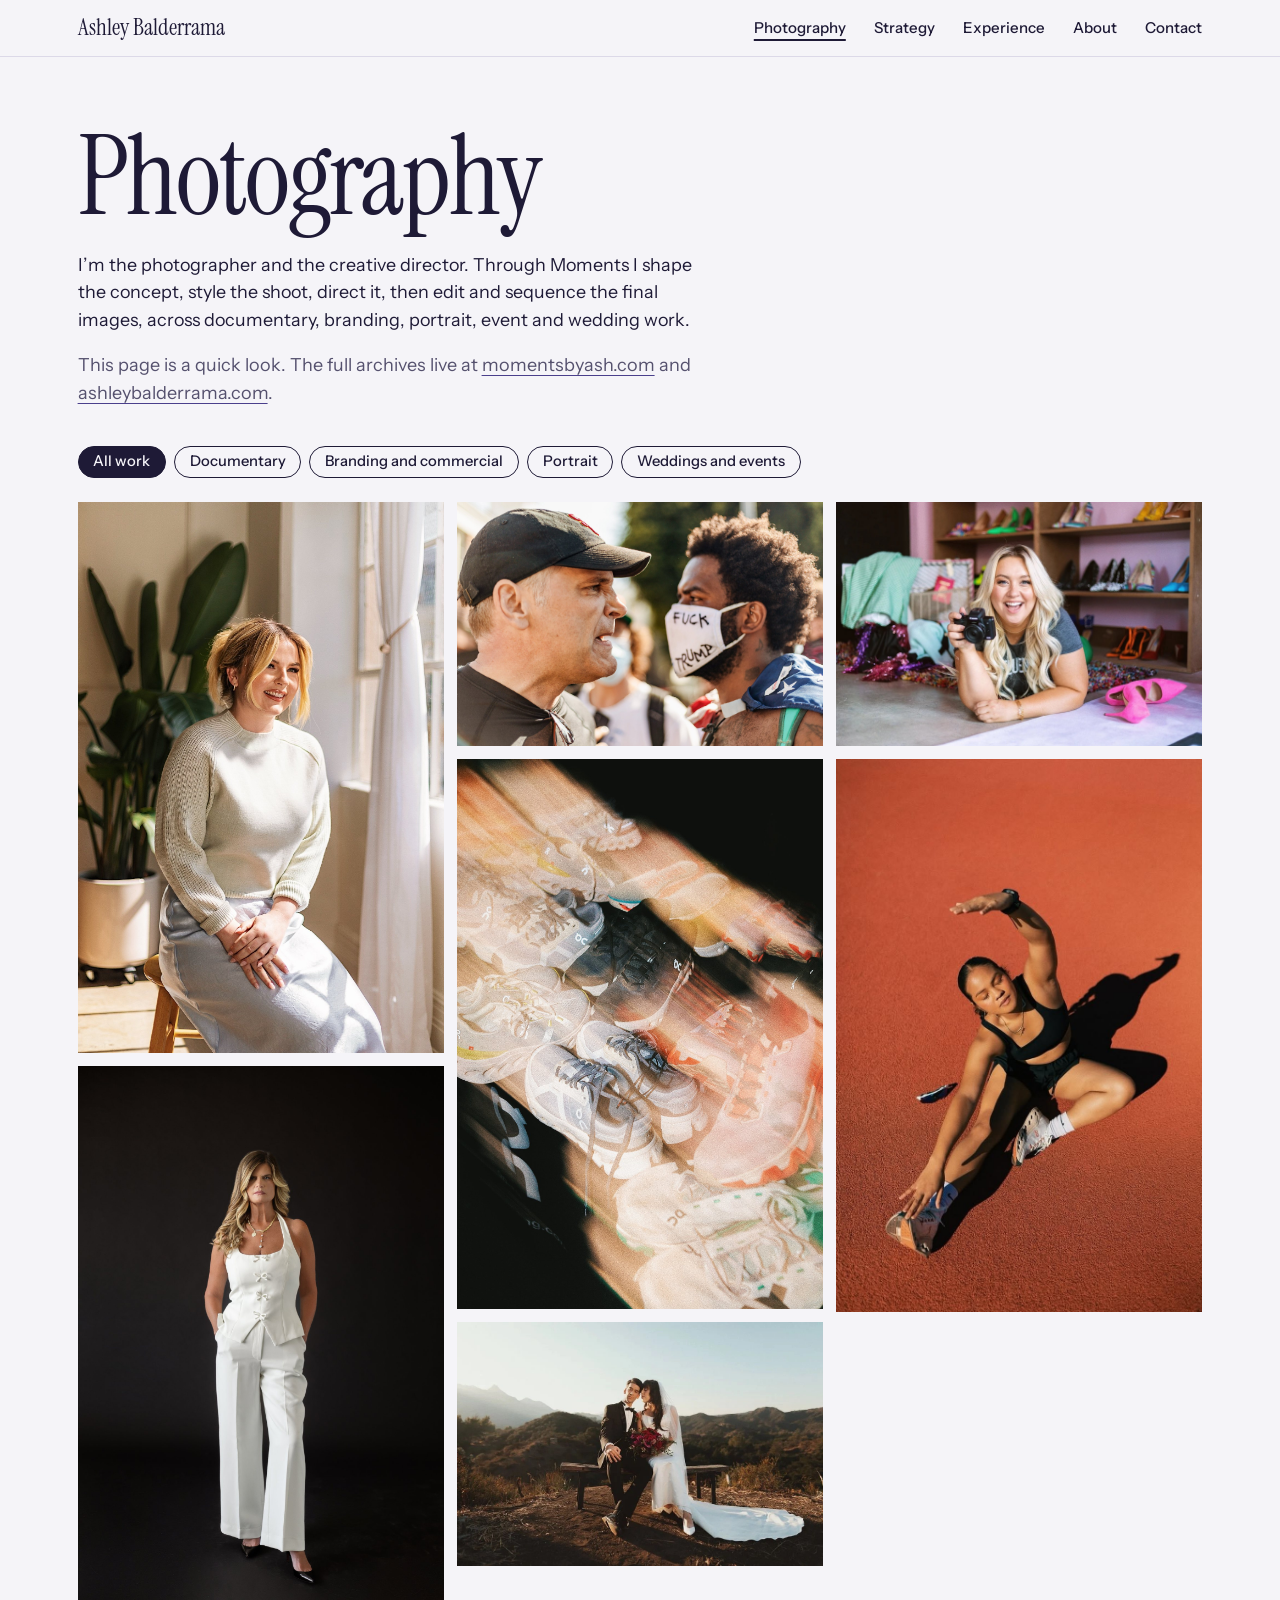
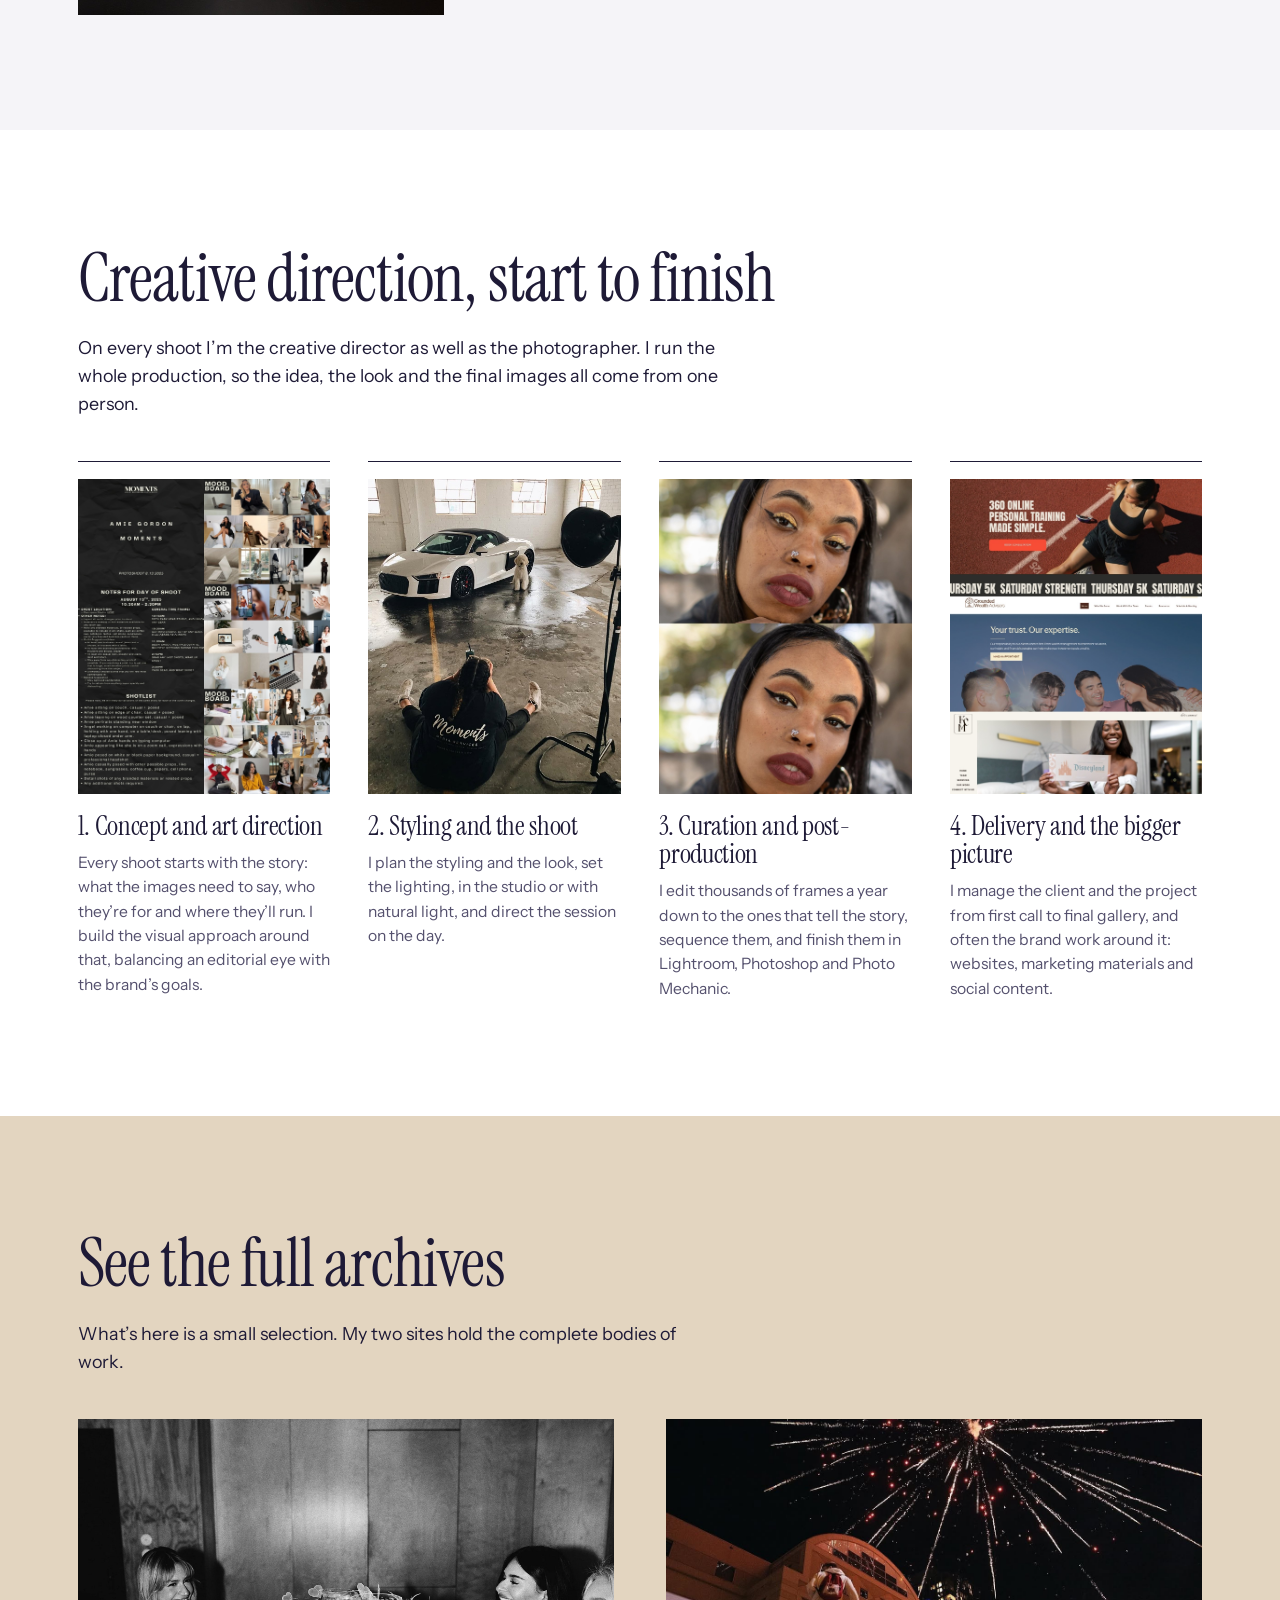
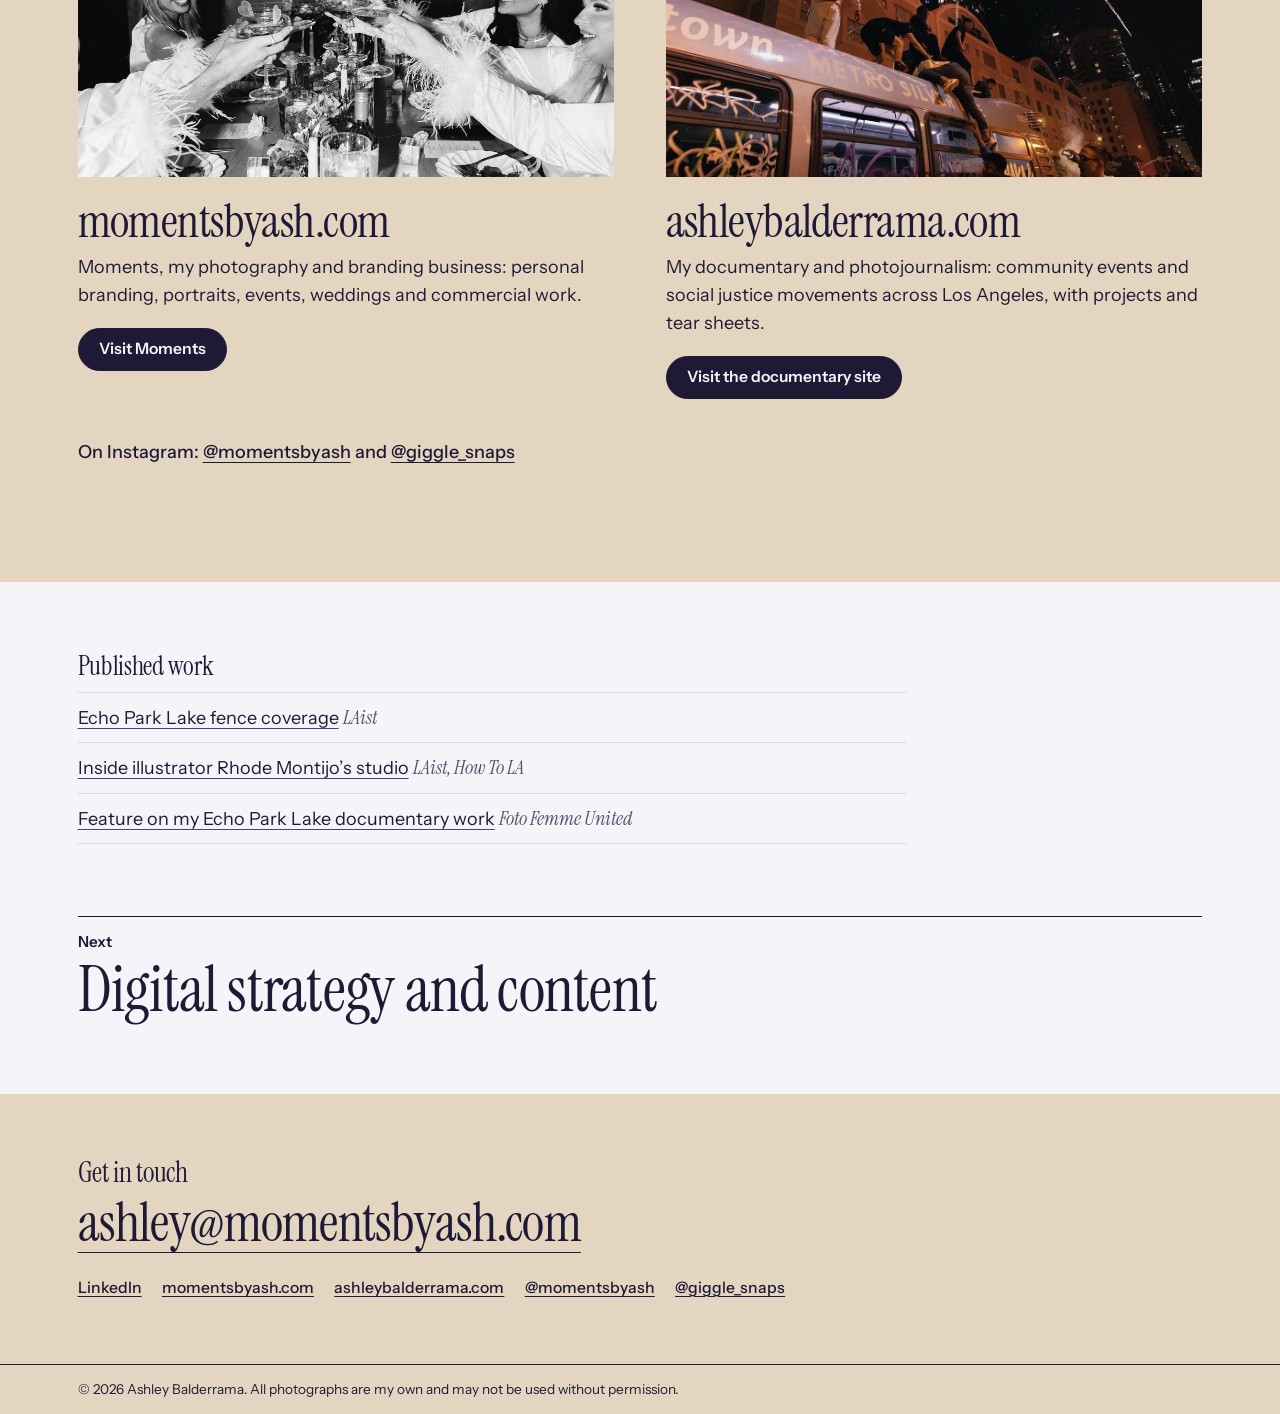
==== photography.html @ 55abee5f "Add files via upload" ====
<!doctype html>
<html lang="en">
<head>
<meta charset="utf-8">
<meta name="viewport" content="width=device-width, initial-scale=1">
<title>Photography | Ashley Balderrama</title>
<meta name="description" content="Documentary, branding and commercial, portrait, and wedding and event photography by Ashley Balderrama, Los Angeles.">
<meta property="og:title" content="Photography | Ashley Balderrama">
<meta property="og:description" content="Documentary, branding and commercial, portrait, and wedding and event photography by Ashley Balderrama, Los Angeles.">
<meta property="og:type" content="website">
<meta property="og:url" content="https://ashleybalderrama.github.io/photography.html">
<!-- The image that shows when the link is texted or shared. Replace images/share.jpg (1200 x 630) to change it. -->
<meta property="og:image" content="https://ashleybalderrama.github.io/images/share.jpg">
<meta property="og:image:width" content="2400">
<meta property="og:image:height" content="1260">
<meta property="og:image:alt" content="Ashley Balderrama, portfolio at a glance: photography, branding and digital strategy, all in one place.">
<meta name="twitter:card" content="summary_large_image">
<link rel="icon" href="data:image/svg+xml,%3Csvg xmlns='http://www.w3.org/2000/svg' viewBox='0 0 64 64'%3E%3Crect width='64' height='64' fill='%23E3D5C0'/%3E%3Ctext x='32' y='44' font-family='Georgia,serif' font-size='32' text-anchor='middle' fill='%231E1A36'%3EAB%3C/text%3E%3C/svg%3E">
<link rel="preload" href="fonts/instrument-serif.woff2" as="font" type="font/woff2" crossorigin>
<link rel="stylesheet" href="site.css">
</head>

<body>
<div class="guide-bar guide-only">Guide mode is on: every frame shows the file it uses and what belongs there. <a href="photography.html">Turn it off</a></div>

<header class="top">
  <div class="wrap">
    <a class="brand" href="index.html" aria-label="Ashley Balderrama, home"><span class="full">Ashley Balderrama</span><span class="short">AB</span></a>
    <nav aria-label="Site">
      <a href="photography.html" aria-current="page">Photography</a>
      <a href="strategy.html">Strategy</a>
      <a class="nav-wide" href="index.html#experience">Experience</a>
      <a href="index.html#about">About</a>
      <a href="#contact">Contact</a>
    </nav>
  </div>
</header>

<main id="top">

<!-- ======================= PHOTOGRAPHY ======================= -->
<section class="page" id="photography">
  <div class="wrap">
    <h1>Photography</h1>
    <p class="intro">I’m the photographer and the creative director. Through Moments I shape the concept, style the shoot, direct it, then edit and sequence the final images, across documentary, branding, portrait, event and wedding work.</p>
    <p class="glance">This page is a quick look. The full archives live at <a href="https://www.momentsbyash.com">momentsbyash.com</a> and <a href="https://www.ashleybalderrama.com">ashleybalderrama.com</a>.</p>

    <div class="filters" role="group" aria-label="Filter photographs">
      <button type="button" data-filter="all" aria-pressed="true">All work</button>
      <button type="button" data-filter="documentary" aria-pressed="false">Documentary</button>
      <button type="button" data-filter="branding" aria-pressed="false">Branding and commercial</button>
      <button type="button" data-filter="portrait" aria-pressed="false">Portrait</button>
      <button type="button" data-filter="events" aria-pressed="false">Weddings and events</button>
    </div>

    <!-- The photographs are listed in the GALLERY block in content.js. -->
    <div class="gallery" id="gallery" data-zoomgroup></div>
    <p class="guide-tip guide-only">To add a photo, upload it to the images folder with the next number in its category (doc-06.jpg, brand-08.jpg, portrait-04.jpg, event-03.jpg, and so on). It appears on its own.</p>
  </div>
</section>

<!-- ======================= CREATIVE DIRECTION ======================= -->
<section class="band process" id="creative-direction">
  <div class="wrap">
    <h2>Creative direction, start to finish</h2>
    <p class="intro">On every shoot I’m the creative director as well as the photographer. I run the whole production, so the idea, the look and the final images all come from one person.</p>
    <ol class="steps" data-zoomgroup>
      <li>
        <button type="button" class="slot zoom" data-file="process-01.jpg" data-alt="Concept and art direction for a shoot" data-caption="Concept and art direction."
          data-brief="A moodboard, shot list or concept notes for a shoot. Vertical 4:5."></button>
        <h3>Concept and art direction</h3>
        <p>Every shoot starts with the story: what the images need to say, who they’re for and where they’ll run. I build the visual approach around that, balancing an editorial eye with the brand’s goals.</p>
      </li>
      <li>
        <button type="button" class="slot zoom" data-file="process-02.jpg" data-alt="Behind the scenes on a shoot" data-caption="Behind the scenes."
          data-brief="Behind the scenes: you directing, styling or lighting on set. Vertical 4:5."></button>
        <h3>Styling and the shoot</h3>
        <p>I plan the styling and the look, set the lighting, in the studio or with natural light, and direct the session on the day.</p>
      </li>
      <li>
        <button type="button" class="slot zoom" data-file="process-03.jpg" data-alt="Editing and sequencing photographs" data-caption="Curation and post-production."
          data-brief="A contact sheet or editing screen, or a before and after of a retouch. Vertical 4:5."></button>
        <h3>Curation and post-production</h3>
        <p>I edit thousands of frames a year down to the ones that tell the story, sequence them, and finish them in Lightroom, Photoshop and Photo Mechanic.</p>
      </li>
      <li>
        <button type="button" class="slot zoom" data-file="process-04.jpg" data-alt="Three client websites using Ashley’s photographs" data-caption="The final images in use."
          data-brief="The final images in use: a client website, a feed, a print piece or a tear sheet. Vertical 4:5."></button>
        <h3>Delivery and the bigger picture</h3>
        <p>I manage the client and the project from first call to final gallery, and often the brand work around it: websites, marketing materials and social content.</p>
      </li>
    </ol>
  </div>
</section>

<!-- ======================= FULL ARCHIVES ======================= -->
<section class="band archives" id="archives">
  <div class="wrap">
    <h2>See the full archives</h2>
    <p class="intro">What’s here is a small selection. My two sites hold the complete bodies of work.</p>
    <div class="site-cards">
      <a class="site-card" href="https://www.momentsbyash.com">
        <span class="slot" data-file="site-moments.jpg" data-remote="images/event-01.jpg" data-alt="Photograph from Moments by Ash"
          data-brief="One image that sums up Moments: branding, portrait or wedding. Horizontal 3:2."></span>
        <h3>momentsbyash.com</h3>
        <p>Moments, my photography and branding business: personal branding, portraits, events, weddings and commercial work.</p>
        <span class="btn btn-solid">Visit Moments</span>
      </a>
      <a class="site-card" href="https://www.ashleybalderrama.com">
        <span class="slot" data-file="site-documentary.jpg" data-remote="images/hero-documentary.jpg" data-alt="Documentary photograph by Ashley Balderrama"
          data-brief="One image that sums up your documentary work. Horizontal 3:2."></span>
        <h3>ashleybalderrama.com</h3>
        <p>My documentary and photojournalism: community events and social justice movements across Los Angeles, with projects and tear sheets.</p>
        <span class="btn btn-solid">Visit the documentary site</span>
      </a>
    </div>
    <p class="insta">On Instagram: <a href="https://www.instagram.com/momentsbyash/">@momentsbyash</a> and <a href="https://www.instagram.com/giggle_snaps/">@giggle_snaps</a></p>
  </div>
</section>

<!-- ======================= PUBLISHED + NEXT ======================= -->
<section class="next">
  <div class="wrap">
    <div class="published">
      <h2>Published work</h2>
      <ul class="plain">
        <li><a href="https://laist.com/news/echo-park-fences-go-back-up-after-people-tore-them-down-sunday-night">Echo Park Lake fence coverage</a> <span class="credit">LAist</span></li>
        <li><a href="https://laist.com/brief/news/how-to-la/its-always-spooky-season-for-this-la-author-and-other-headlines">Inside illustrator Rhode Montijo’s studio</a> <span class="credit">LAist, How To LA</span></li>
        <li><a href="https://www.fotofemmeunited.com/article/373-ashley-balderrama">Feature on my Echo Park Lake documentary work</a> <span class="credit">Foto Femme United</span></li>
      </ul>
    </div>
    <a class="next-link" href="strategy.html"><small>Next</small><span>Digital strategy and content</span></a>
  </div>
</section>

<!-- ======================= CONTACT ======================= -->
<section class="band contact" id="contact">
  <div class="wrap">
    <h2>Get in touch</h2>
    <a class="mail" href="mailto:ashley@momentsbyash.com">ashley@momentsbyash.com</a>
    <p class="links">
      <a href="https://www.linkedin.com/in/ashley-balderrama/">LinkedIn</a>
      <a href="https://www.momentsbyash.com">momentsbyash.com</a>
      <a href="https://www.ashleybalderrama.com">ashleybalderrama.com</a>
      <a href="https://www.instagram.com/momentsbyash/">@momentsbyash</a>
      <a href="https://www.instagram.com/giggle_snaps/">@giggle_snaps</a>
    </p>
  </div>
</section>

</main>

<footer class="colophon">
  <div class="wrap">© 2026 Ashley Balderrama. All photographs are my own and may not be used without permission.</div>
</footer>

<dialog class="lightbox" id="lightbox" aria-label="Image">
  <img alt="">
  <div class="lb-foot">
    <p></p>
    <div class="lb-btns">
      <button type="button" data-step="-1">Previous</button>
      <button type="button" data-step="1">Next</button>
      <button type="button" data-close>Close</button>
    </div>
  </div>
</dialog>

<script src="content.js"></script>
<script src="site.js"></script>
</body>
</html>
---- site.css ----
/* Ashley Balderrama portfolio: shared styles for every page. */
@font-face{font-family:"Instrument Serif";font-style:normal;font-weight:400;font-display:swap;src:url("fonts/instrument-serif.woff2") format("woff2")}
@font-face{font-family:"Instrument Serif";font-style:italic;font-weight:400;font-display:swap;src:url("fonts/instrument-serif-italic.woff2") format("woff2")}
@font-face{font-family:"Instrument Sans";font-style:normal;font-weight:400 700;font-display:swap;src:url("fonts/instrument-sans.woff2") format("woff2")}

:root{
  --paper:#F5F4F8;
  --white:#FFFFFF;
  --ink:#1E1A36;
  --ink-soft:#55516E;
  --indigo:#4A3F8C;
  --mist:#DCD9E8;
  --accent:#E3D5C0;   /* the one color to change if you want a different accent */
  --display:"Instrument Serif","Iowan Old Style","Palatino Linotype",Georgia,serif;
  --text:"Instrument Sans","Helvetica Neue",Arial,sans-serif;
  --gutter:clamp(20px,4.5vw,64px);
  --gap:clamp(8px,1vw,14px);
}
*,*::before,*::after{box-sizing:border-box}
html{-webkit-text-size-adjust:100%}
@media (prefers-reduced-motion:no-preference){html{scroll-behavior:smooth}}
body{margin:0;background:var(--paper);color:var(--ink);font-family:var(--text);
     font-size:clamp(1rem,.3vw + .95rem,1.125rem);line-height:1.55}
img{display:block;max-width:100%}
h1,h2,h3,h4{font-family:var(--display);font-weight:400;line-height:1;margin:0;letter-spacing:-.012em}
p{margin:0 0 1em}
a{color:inherit;text-decoration-color:var(--indigo);text-decoration-thickness:1px;text-underline-offset:.2em}
a:hover{text-decoration-thickness:2px}
:focus-visible{outline:2px solid var(--indigo);outline-offset:3px}
[hidden]{display:none !important}
.wrap{max-width:1240px;margin-inline:auto;padding-inline:var(--gutter)}
.measure{max-width:38em}
section[id]{scroll-margin-top:68px}

/* top bar */
.top{position:sticky;top:0;z-index:20;background:rgba(245,244,248,.94);backdrop-filter:blur(8px);border-bottom:1px solid var(--mist)}
.top .wrap{display:flex;align-items:center;justify-content:space-between;gap:20px;min-height:56px}
.brand{font-family:var(--display);font-size:1.45rem;line-height:1;text-decoration:none;white-space:nowrap}
.top nav{display:flex;gap:clamp(14px,2.2vw,30px)}
.top nav a{font-size:.94rem;font-weight:500;text-decoration:none;white-space:nowrap;padding-block:6px}
.top nav a:hover{text-decoration:underline;text-decoration-thickness:1px}
.top nav a[aria-current="page"]{text-decoration:underline;text-decoration-thickness:1.5px;text-underline-offset:.4em}
.brand .short{display:none}

/* buttons */
.btn{display:inline-block;font-weight:600;font-size:.98rem;text-decoration:none;
     padding:.7em 1.3em;border-radius:999px;border:1.5px solid var(--ink);line-height:1.2}
.btn-solid{background:var(--ink);color:var(--paper)}
.btn-solid:hover{background:var(--indigo);border-color:var(--indigo)}
.btn-line:hover{background:var(--ink);color:var(--paper)}

/* image slots */
.slot{position:relative;display:block;overflow:hidden;margin:0;padding:0;border:0;background:var(--mist);
      color:var(--ink);font:inherit;text-align:left}
.slot > img{position:absolute;inset:0;width:100%;height:100%;object-fit:cover}
.slot.is-empty{display:none}
.zoom.is-filled{cursor:zoom-in}
.slot-note{display:none;position:absolute;inset:0;padding:10px 12px;overflow:hidden;font-size:.8rem;line-height:1.35}
.slot-note b{display:block;font-weight:700;margin-bottom:.3em;word-break:break-all}
body.guide .slot.is-empty{display:block;outline:1.5px dashed #A9A4C4;outline-offset:-1.5px}
body.guide .slot .slot-note{display:block}
body.guide .slot.is-filled .slot-note{inset:0 0 auto 0;background:rgba(30,26,54,.84);color:#fff}
body.guide .slot.is-filled .slot-note b{margin-bottom:0}
.guide-only{display:none}
body.guide .guide-only{display:block}
.guide-bar{background:var(--ink);color:var(--paper);font-size:.92rem;padding:10px var(--gutter)}
.guide-bar a{color:var(--paper);text-decoration-color:var(--paper)}
.guide-tip{font-size:.92rem;color:var(--ink-soft);margin-top:1em}

/* hero */
.hero-text{padding-block:clamp(32px,5vw,72px) clamp(28px,4vw,56px)}
.hero h1{font-size:clamp(3rem,8.6vw,7.75rem);line-height:.9;letter-spacing:-.02em;margin-bottom:clamp(16px,2.2vw,28px)}
.lede{font-family:var(--display);font-size:clamp(1.6rem,2.9vw,2.6rem);line-height:1.12;max-width:22em;margin-bottom:.6em}
.open{color:var(--ink-soft);max-width:36em;margin-bottom:1.5em}
.actions{display:flex;flex-wrap:wrap;gap:12px}
.hero-band{background:linear-gradient(var(--paper) 0,var(--paper) clamp(80px,13vw,190px),var(--accent) clamp(80px,13vw,190px));
           padding-bottom:clamp(28px,4vw,56px)}
.hero-frames{display:flex;flex-wrap:wrap;gap:clamp(10px,1.6vw,22px);align-items:flex-start}
.hero-frame{flex:var(--r) 1 0;min-width:0;text-decoration:none;display:block}
.hero-frame:nth-child(2){margin-top:clamp(14px,3vw,44px)}
.hero-frame:nth-child(3){margin-top:clamp(6px,1.4vw,20px)}
.hero-frame .slot{aspect-ratio:var(--r)}
.hero-frame > span{display:block;font-weight:600;font-size:clamp(.9rem,1.2vw,1.05rem);line-height:1.25;padding-top:.7em}
.hero-frame:hover > span{text-decoration:underline;text-decoration-thickness:1px}

/* roles */
.roles{background:var(--white);padding-block:clamp(56px,8vw,112px)}
.roles ul{list-style:none;margin:0;padding:0;display:grid;grid-template-columns:repeat(3,minmax(0,1fr));gap:clamp(20px,4vw,56px)}
.roles li{font-family:var(--display);font-size:clamp(1.5rem,2.5vw,2.2rem);line-height:1.1;letter-spacing:-.01em;
          border-top:1px solid var(--ink);padding-top:.6em}

/* section rhythm */
.band{padding-block:clamp(64px,9vw,128px)}
.band h2{font-size:clamp(2.8rem,7vw,5.6rem);line-height:.95;margin-bottom:.35em}
.intro{font-size:clamp(1.08rem,1.4vw,1.25rem);max-width:36em}

/* gallery */
.filters{display:flex;flex-wrap:wrap;gap:8px;margin:clamp(24px,3vw,40px) 0 clamp(16px,2vw,24px)}
.filters button{font:inherit;font-size:.92rem;font-weight:500;color:var(--ink);background:transparent;
                border:1.5px solid var(--ink);border-radius:999px;padding:.42em 1em;cursor:pointer;line-height:1.2}
.filters button:hover{background:var(--mist)}
.filters button[aria-pressed="true"],.filters button[aria-pressed="true"]:hover{background:var(--ink);color:var(--paper)}
.gallery{column-count:3;column-gap:var(--gap)}
.frame{width:100%;margin:0 0 var(--gap);break-inside:avoid}
.frame > img{position:static;height:auto}
body.guide .frame.is-empty{aspect-ratio:4/5}
.after-gallery{display:grid;grid-template-columns:minmax(0,1fr) minmax(0,1fr);gap:clamp(24px,5vw,72px);margin-top:clamp(36px,5vw,64px)}
.after-gallery h3,.two-up h3,.cols-3 h3{font-size:clamp(1.5rem,2vw,1.8rem);margin-bottom:.5em}
.plain{list-style:none;margin:0;padding:0}
.plain li{padding-block:.5em;border-top:1px solid var(--mist)}
.plain li:last-child{border-bottom:1px solid var(--mist)}
.credit{font-family:var(--display);font-style:italic;font-size:1.12em;color:var(--ink-soft)}

/* lightbox */
dialog.lightbox{border:0;padding:0;background:var(--ink);color:var(--paper);max-width:min(96vw,1400px);max-height:94vh;width:max-content}
dialog.lightbox::backdrop{background:rgba(30,26,54,.9)}
.lightbox img{max-width:min(96vw,1400px);max-height:80vh;width:auto;height:auto;margin-inline:auto}
.lb-foot{display:flex;align-items:center;justify-content:space-between;gap:16px;padding:10px 14px}
.lb-foot p{margin:0;font-family:var(--display);font-style:italic;font-size:1.15rem;line-height:1.25}
.lb-btns{display:flex;gap:8px;flex-shrink:0;margin-left:auto}
.lb-btns button{font:inherit;font-size:.88rem;font-weight:600;color:var(--paper);background:transparent;
                border:1.5px solid var(--paper);border-radius:999px;padding:.4em .95em;cursor:pointer}
.lb-btns button:hover{background:var(--paper);color:var(--ink)}
dialog.lightbox :focus-visible{outline-color:var(--accent)}

/* specialty portfolios */
.decks{background:var(--accent)}
.decks :focus-visible{outline-color:var(--ink)}
.deck-list{list-style:none;margin:clamp(24px,3vw,40px) 0 0;padding:0;display:grid;grid-template-columns:repeat(auto-fit,minmax(min(100%,260px),1fr));gap:clamp(20px,4vw,56px)}
.deck-list a,.deck-list .deck-todo{display:block;text-decoration:none;border-top:1px solid var(--ink);padding-top:.7em}
.deck-title{display:block;font-family:var(--display);font-size:clamp(2rem,4.2vw,3.5rem);line-height:1;letter-spacing:-.012em}
.deck-go{display:block;margin-top:.6em;font-size:.95rem;font-weight:500;text-decoration:underline;text-decoration-thickness:1px;text-underline-offset:.2em;text-decoration-color:var(--ink)}
.deck-list a:hover .deck-go{text-decoration-thickness:2px}

/* strategy */
.strategy{background:var(--white)}
.group{margin-top:clamp(40px,6vw,72px)}
.group-title{font-family:var(--text);font-weight:600;font-size:1.02rem;letter-spacing:0;line-height:1.3}
.group-note{color:var(--ink-soft);max-width:40em;margin:.3em 0 0;font-size:.98rem}
.cases{margin-top:clamp(12px,1.6vw,20px);border-bottom:1px solid var(--ink)}
.case{border-top:1px solid var(--ink)}
.case summary{display:grid;grid-template-columns:minmax(0,5fr) minmax(0,6fr) 60px 28px;column-gap:clamp(12px,2.5vw,32px);
              align-items:center;padding-block:clamp(12px,1.5vw,18px);cursor:pointer;list-style:none}
.case summary::-webkit-details-marker{display:none}
.case-name{font-family:var(--display);font-size:clamp(1.7rem,3.2vw,2.7rem);line-height:1.02;letter-spacing:-.012em}
.case summary:hover .case-name{text-decoration:underline;text-decoration-thickness:1px;text-underline-offset:.12em}
.case-kind{color:var(--ink-soft);font-size:.97rem;line-height:1.4}
.case-thumb{grid-column:3;width:60px;aspect-ratio:1;border-radius:50%}
.case-toggle{grid-column:4;position:relative;width:28px;height:28px;justify-self:end}
.case-toggle::before,.case-toggle::after{content:"";position:absolute;left:50%;top:50%;width:18px;height:1.5px;background:var(--ink);transform:translate(-50%,-50%)}
.case-toggle::after{transform:translate(-50%,-50%) rotate(90deg)}
@media (prefers-reduced-motion:no-preference){.case-toggle::after{transition:transform .2s}}
details[open] > summary .case-toggle::after{transform:translate(-50%,-50%) rotate(0deg)}
details[id]{scroll-margin-top:68px}
.case-body{display:grid;grid-template-columns:minmax(0,4fr) minmax(0,8fr);gap:clamp(20px,4vw,56px);align-items:start;
           padding-block:clamp(6px,1vw,14px) clamp(28px,4vw,52px)}
.did{margin:0 0 1.1em;padding:0;list-style:none}
.did li{position:relative;padding-left:1.1em;margin-bottom:.5em}
.did li::before{content:"";position:absolute;left:0;top:.62em;width:.4em;height:.4em;border-radius:50%;background:var(--indigo)}
.links{font-size:.96rem;font-weight:500;display:flex;flex-wrap:wrap;gap:.3em 1.3em;margin:0}
.case-media{display:flex;flex-wrap:wrap;gap:var(--gap);align-items:flex-start}
.case-media .slot{flex:var(--r,1) 1 0;aspect-ratio:var(--r,1);min-width:0}
.case-media.lead .slot:first-child{flex-basis:100%}
.also{margin:clamp(18px,2.4vw,28px) 0 0;color:var(--ink-soft);font-size:.97rem;max-width:62em}
.also b{color:var(--ink);font-weight:600}

/* sub-pages */
.page{padding-block:clamp(36px,5.5vw,80px) clamp(64px,9vw,128px)}
.page h1{font-size:clamp(3rem,8.6vw,7.75rem);line-height:.9;letter-spacing:-.02em;margin-bottom:.22em}
.next{background:var(--paper);padding-block:clamp(40px,6vw,72px)}
.next-link{display:block;text-decoration:none;border-top:1px solid var(--ink);padding-top:.7em}
.next-link small{display:block;font-size:.95rem;font-weight:600;margin-bottom:.3em}
.next-link span{font-family:var(--display);font-size:clamp(2rem,5vw,4rem);line-height:1;letter-spacing:-.012em}
.next-link:hover span{text-decoration:underline;text-decoration-thickness:1px;text-underline-offset:.1em}
.published{max-width:46em;margin-bottom:clamp(40px,6vw,72px)}
.published h2{font-size:clamp(1.5rem,2vw,1.8rem);margin-bottom:.5em}

/* photography page: creative direction and archives */
.glance{color:var(--ink-soft);max-width:38em}
.process{background:var(--white)}
.process h2,.archives h2{font-size:clamp(2.3rem,5.2vw,4.2rem);line-height:.98;margin-bottom:.35em}
.steps{list-style:none;margin:clamp(24px,3.5vw,44px) 0 0;padding:0;display:grid;grid-template-columns:repeat(4,minmax(0,1fr));
       gap:clamp(20px,3vw,40px);counter-reset:step}
.steps li{border-top:1px solid var(--ink);padding-top:.9em;counter-increment:step}
.steps .slot{aspect-ratio:4/5;width:100%;margin-bottom:1em}
.steps h3{font-size:clamp(1.5rem,2.1vw,1.9rem);line-height:1.05;margin-bottom:.4em}
.steps h3::before{content:counter(step) ". "}
.steps p{color:var(--ink-soft);font-size:.98rem;margin:0}
.archives{background:var(--accent)}
.archives :focus-visible{outline-color:var(--ink)}
.archives a{text-decoration-color:var(--ink)}
.site-cards{display:grid;grid-template-columns:repeat(2,minmax(0,1fr));gap:clamp(24px,4vw,56px);margin-top:clamp(24px,3.5vw,44px)}
.site-card{display:block;text-decoration:none}
.site-card .slot{aspect-ratio:3/2}
.site-card h3{font-size:clamp(2rem,3.7vw,3.2rem);margin:.45em 0 .18em}
.site-card:hover h3{text-decoration:underline;text-decoration-thickness:1px;text-underline-offset:.1em}
.site-card p{max-width:31em;margin-bottom:1em}
.insta{margin:clamp(24px,3.5vw,40px) 0 0;font-weight:500}

/* strategy page: photography-led statement */
.edge{      background:var(--accent);padding:clamp(22px,3.2vw,40px);margin-top:clamp(24px,3.5vw,44px)}
.edge h2{font-size:clamp(1.9rem,3.4vw,2.9rem);line-height:1.02;margin-bottom:.4em}
.edge p{max-width:36em;margin:0 0 .8em}
.edge p:last-child{margin-bottom:0}

/* landing: the work */
.work-grid{display:grid;grid-template-columns:repeat(2,minmax(0,1fr));gap:clamp(28px,4.5vw,64px);margin-top:clamp(20px,3vw,36px)}
.work-main{display:block;text-decoration:none}
.strip{display:flex;gap:var(--gap);aspect-ratio:2.1}
.strip .slot{flex:var(--r,1) 1 0;height:100%;min-width:0}
.work-card h3{font-size:clamp(2.1rem,3.7vw,3.2rem);margin:.45em 0 .18em}
.work-main:hover h3{text-decoration:underline;text-decoration-thickness:1px;text-underline-offset:.1em}
.work-card p{color:var(--ink-soft);max-width:31em;margin-bottom:1em}
.client-links{font-size:.95rem;font-weight:500;display:flex;flex-wrap:wrap;gap:.25em 1.2em;margin:1.1em 0 0;padding:0;list-style:none}

/* offer */
.cols-3{display:grid;grid-template-columns:repeat(3,minmax(0,1fr));gap:clamp(24px,4vw,56px);margin-top:clamp(24px,3.5vw,44px)}

/* experience */
.experience{background:var(--white)}
.when{font-weight:600;font-variant-numeric:tabular-nums}
.where{font-family:var(--display);font-style:italic;font-size:1.2rem;color:var(--ink-soft);margin-bottom:.5em}
.two-up{display:grid;grid-template-columns:minmax(0,1fr) minmax(0,1fr);gap:clamp(24px,5vw,72px);margin-top:clamp(40px,6vw,80px)}

.jobs{margin-top:clamp(20px,3vw,36px);border-bottom:1px solid var(--ink)}
.job{border-top:1px solid var(--ink)}
.job summary{display:grid;grid-template-columns:minmax(0,3fr) minmax(0,9fr) 28px;column-gap:clamp(16px,4vw,56px);
             align-items:center;padding-block:clamp(14px,1.8vw,22px);cursor:pointer;list-style:none}
.job summary::-webkit-details-marker{display:none}
.job h3{font-size:clamp(1.6rem,2.4vw,2.1rem);line-height:1.05}
.job summary:hover h3{text-decoration:underline;text-decoration-thickness:1px;text-underline-offset:.12em}
.job .where{margin:.15em 0 0}
.job-body{display:grid;grid-template-columns:minmax(0,3fr) minmax(0,9fr) 28px;column-gap:clamp(16px,4vw,56px);padding-bottom:clamp(18px,2.4vw,28px)}
.job-body p{grid-column:2;max-width:38em;margin:0}

/* about */
.about-grid{display:grid;grid-template-columns:minmax(0,4fr) minmax(0,7fr);gap:clamp(24px,6vw,96px);align-items:start}
.about-grid .slot{aspect-ratio:2/3}

/* contact */
.contact{background:var(--accent);padding-block:clamp(36px,5vw,64px)}
.contact h2{font-size:clamp(1.5rem,2.2vw,1.9rem);line-height:1.1;margin-bottom:.2em}
.contact :focus-visible{outline-color:var(--ink)}
.contact a{text-decoration-color:var(--ink)}
.mail{display:inline-block;font-family:var(--display);letter-spacing:-.015em;font-size:clamp(1.9rem,4.4vw,3.4rem);line-height:1.05;
      overflow-wrap:anywhere;margin:0 0 .45em}
.contact .links{font-size:.98rem}
.colophon{background:var(--accent);border-top:1px solid var(--ink);font-size:.85rem;padding-block:14px}

@media (max-width:900px){
  .case-body,.about-grid,.after-gallery,.two-up,.cols-3,.work-grid{grid-template-columns:minmax(0,1fr)}
  .steps{grid-template-columns:repeat(2,minmax(0,1fr))}
  .about-grid .slot{max-width:380px}
  .gallery{column-count:2}
}
@media (max-width:700px){
  .hero-frame:first-child{flex-basis:100%}
  .hero-frame:nth-child(2){margin-top:0}
  .hero-frame:nth-child(3){margin-top:clamp(10px,3vw,20px)}
  .roles ul,.site-cards{grid-template-columns:minmax(0,1fr)}
  .job summary{grid-template-columns:minmax(0,1fr) 24px;column-gap:12px}
  .job .when{grid-column:1;grid-row:1;font-size:.92rem}
  .job-main{grid-column:1;grid-row:2}
  .job summary .case-toggle{grid-column:2;grid-row:1 / span 2;width:24px}
  .job-body{display:block}
  .case summary{grid-template-columns:minmax(0,1fr) 48px 24px;column-gap:12px}
  .case-name{grid-column:1;grid-row:1}
  .case-kind{grid-column:1;grid-row:2;margin-top:.2em}
  .case-thumb{grid-column:2;grid-row:1 / span 2;width:48px}
  .case-toggle{grid-column:3;grid-row:1 / span 2;width:24px}
  .lb-foot{flex-direction:column;align-items:flex-start}
  .lb-btns{margin-left:0}
}
@media (max-width:600px){
  .steps{grid-template-columns:minmax(0,1fr)}
  .steps .slot{max-width:300px}
  .brand .full,.nav-wide{display:none}
  .brand .short{display:inline}
  .top .wrap{gap:14px}
  .top nav{flex:1;justify-content:space-between;gap:6px}
  .top nav a{font-size:.86rem}
}
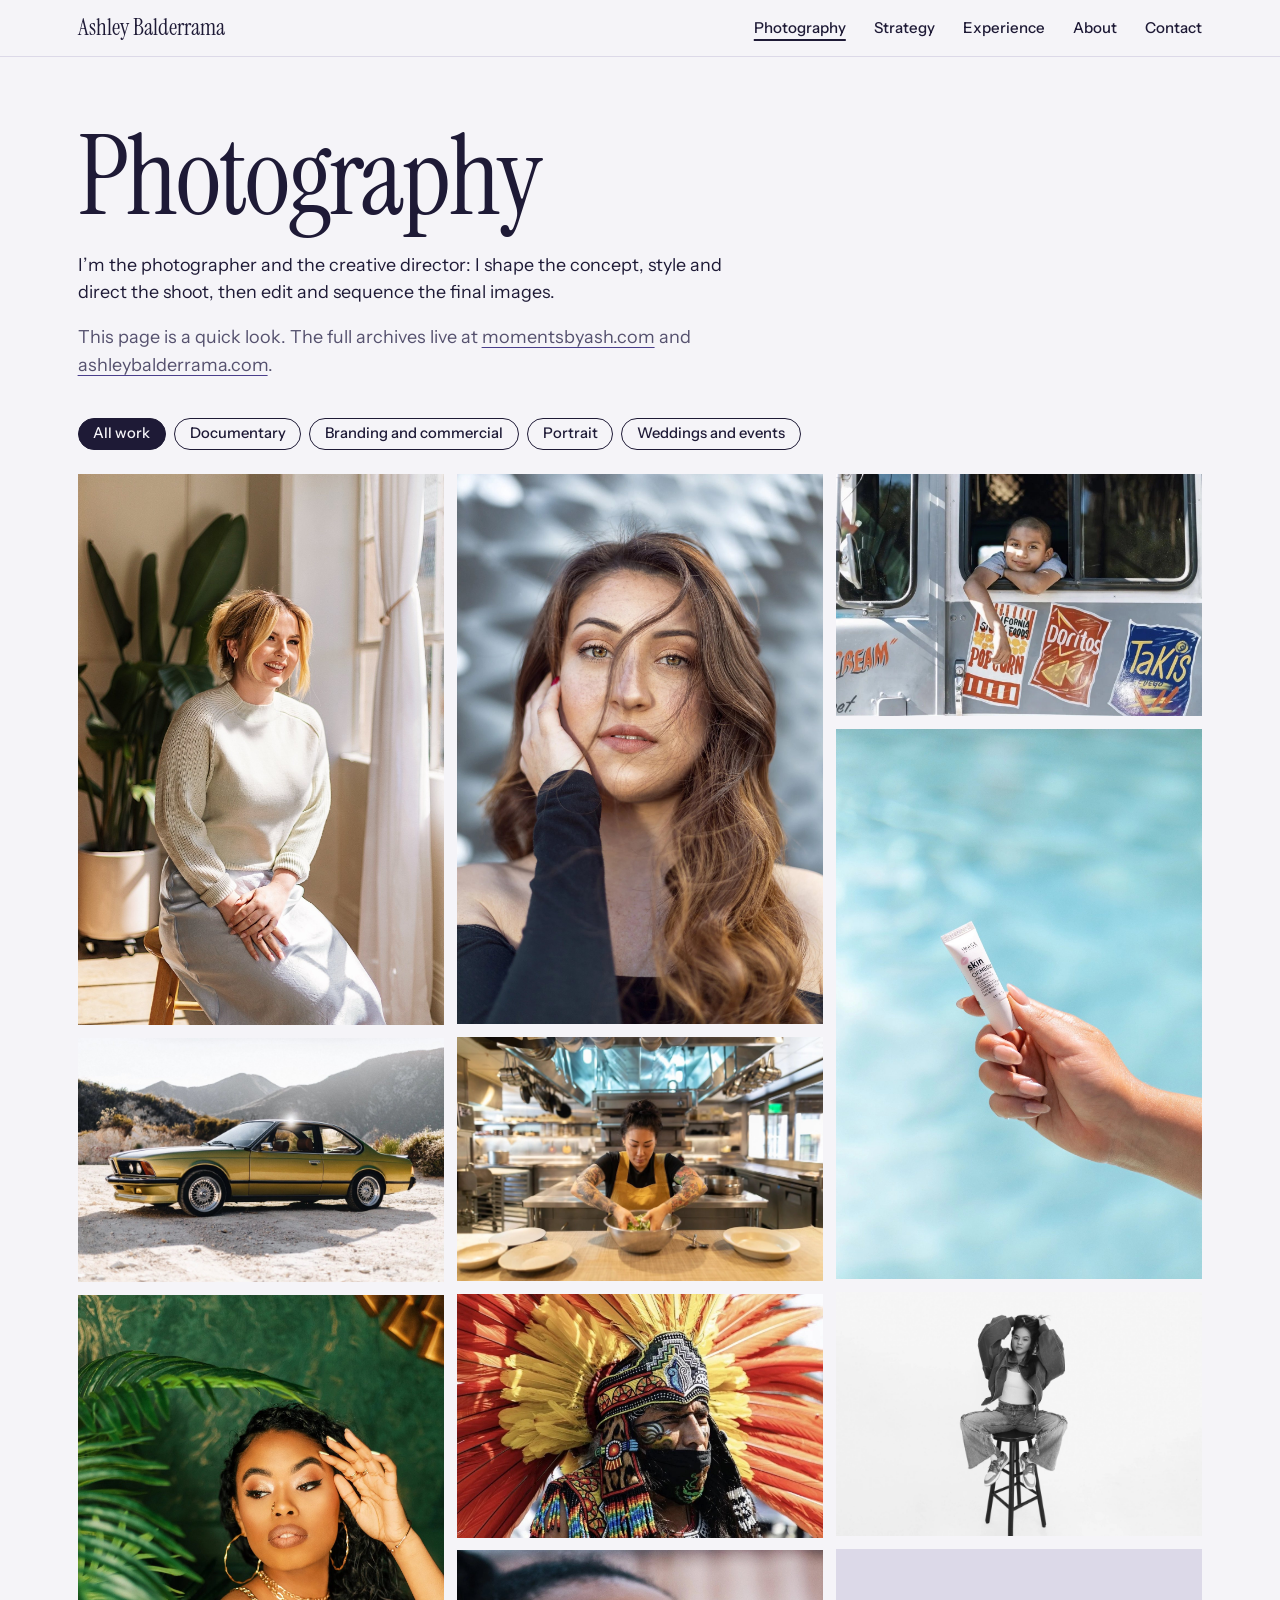
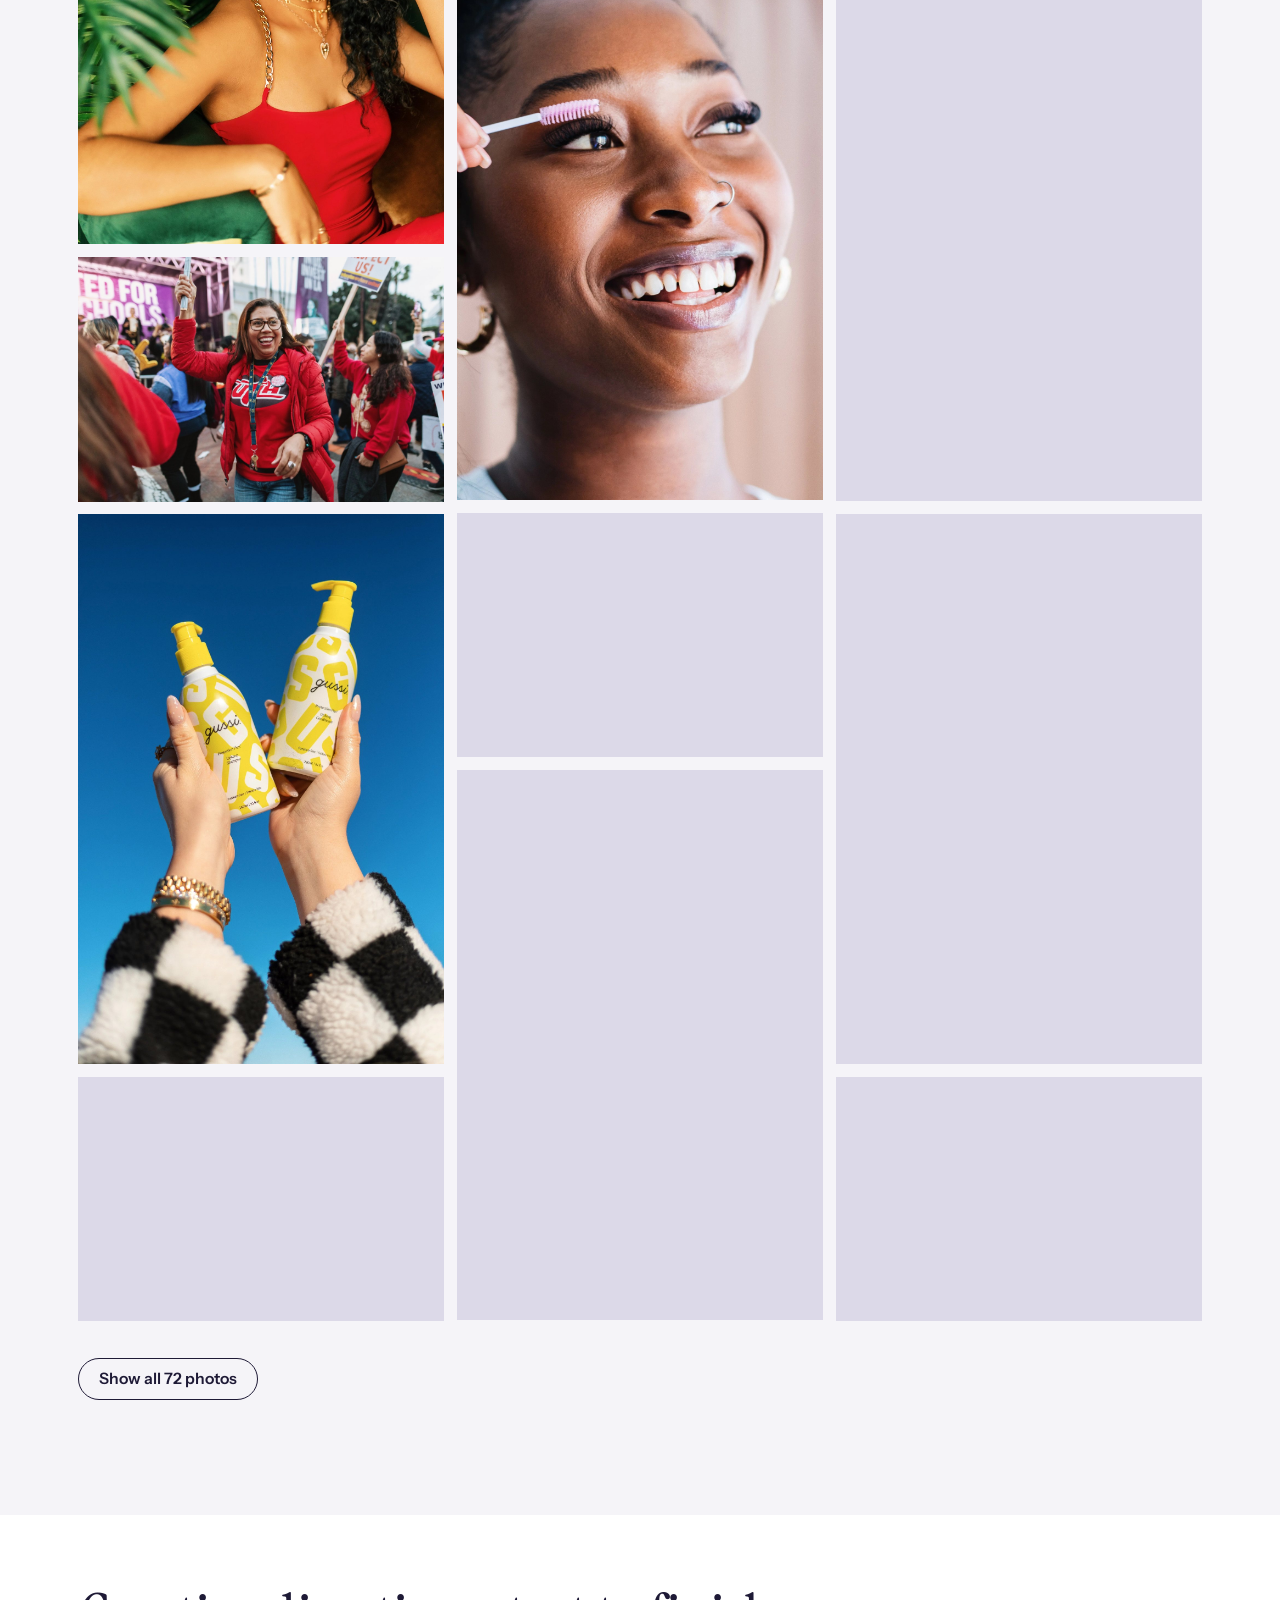
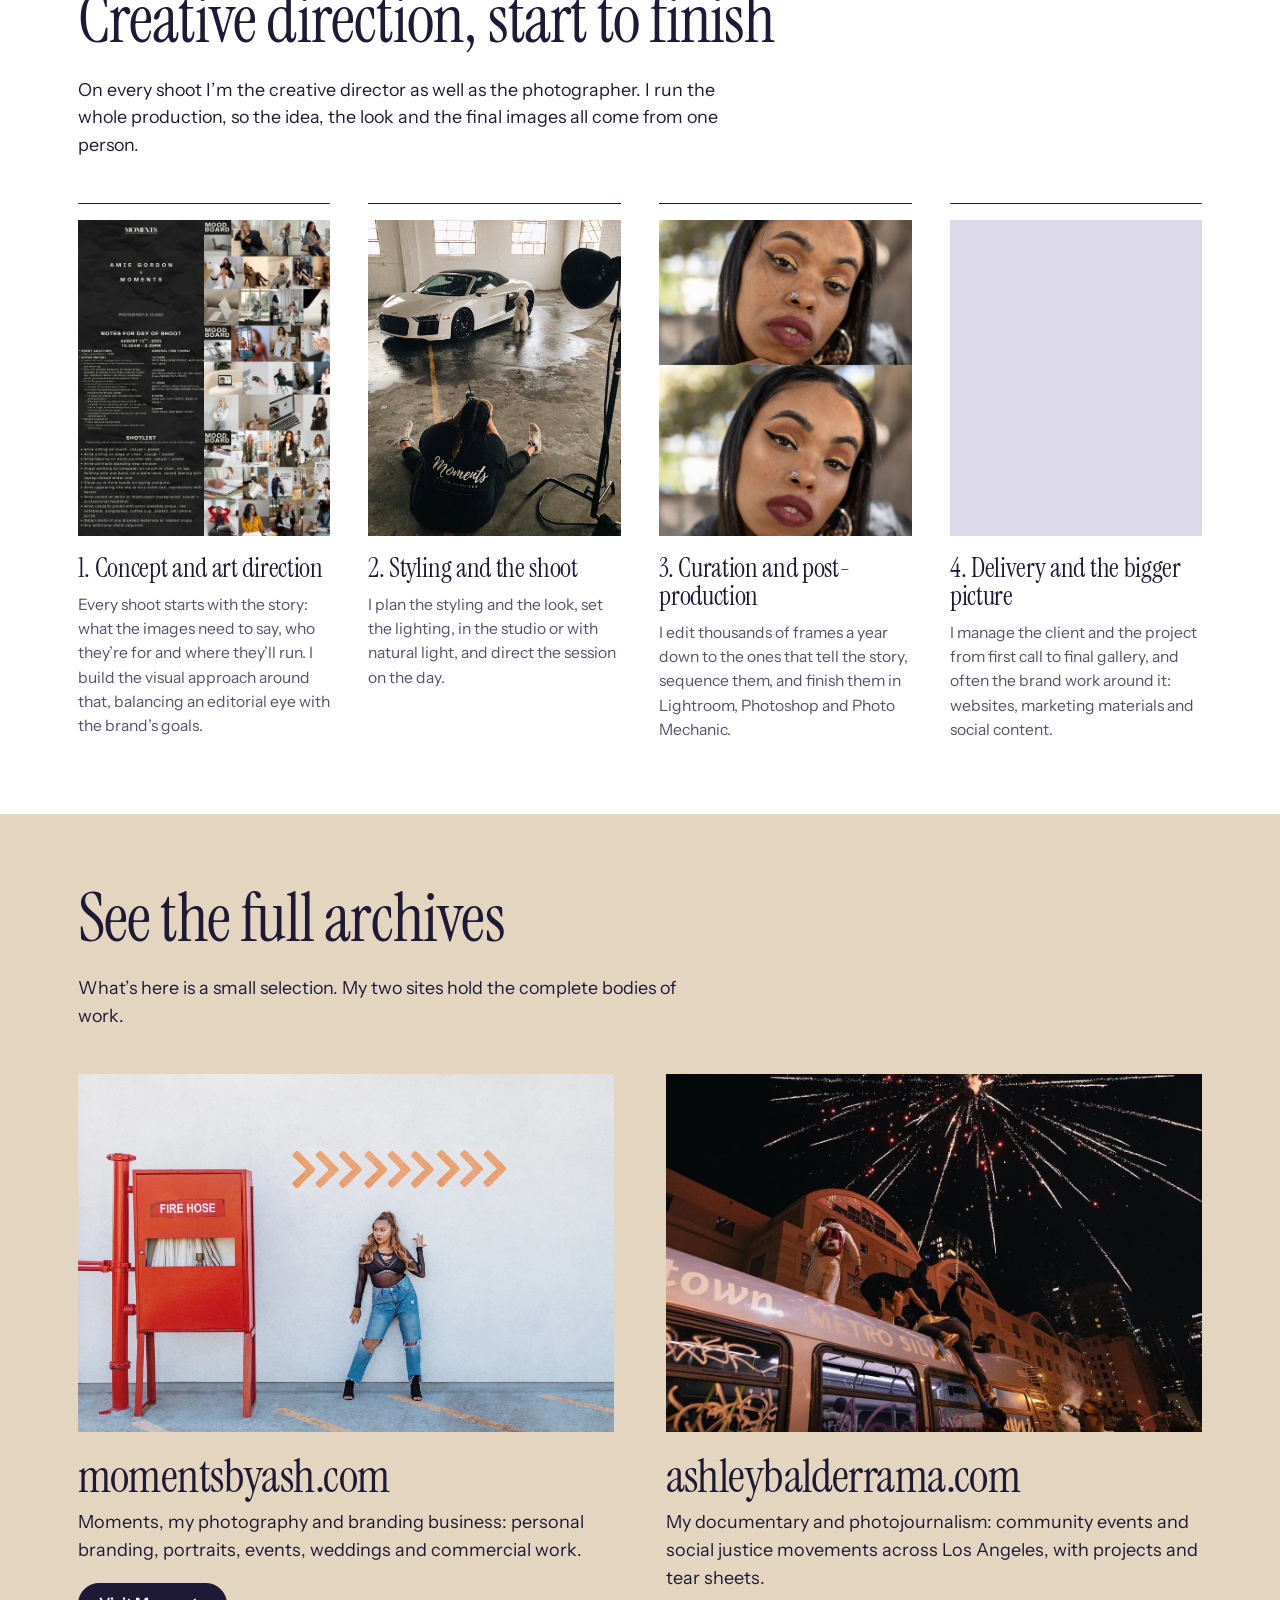
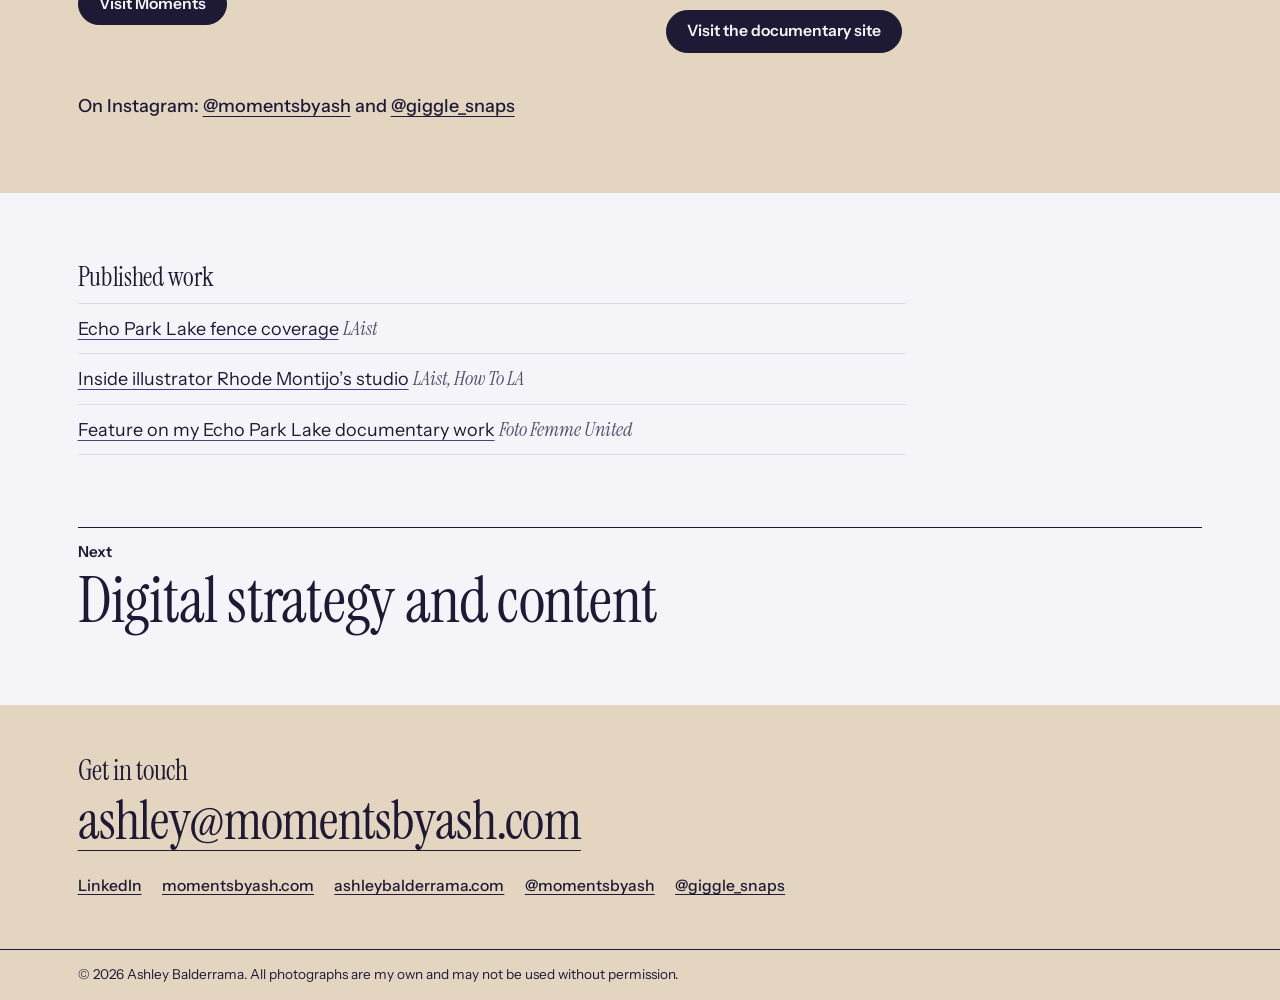
==== commit b8ebe799: "Add files via upload" ====
--- a/photography.html
+++ b/photography.html
@@ -42,7 +42,7 @@
 <section class="page" id="photography">
   <div class="wrap">
     <h1>Photography</h1>
-    <p class="intro">I’m the photographer and the creative director. Through Moments I shape the concept, style the shoot, direct it, then edit and sequence the final images, across documentary, branding, portrait, event and wedding work.</p>
+    <p class="intro">I’m the photographer and the creative director: I shape the concept, style and direct the shoot, then edit and sequence the final images.</p>
     <p class="glance">This page is a quick look. The full archives live at <a href="https://www.momentsbyash.com">momentsbyash.com</a> and <a href="https://www.ashleybalderrama.com">ashleybalderrama.com</a>.</p>
 
     <div class="filters" role="group" aria-label="Filter photographs">
@@ -55,7 +55,8 @@
 
     <!-- The photographs are listed in the GALLERY block in content.js. -->
     <div class="gallery" id="gallery" data-zoomgroup></div>
-    <p class="guide-tip guide-only">To add a photo, upload it to the images folder with the next number in its category (doc-06.jpg, brand-08.jpg, portrait-04.jpg, event-03.jpg, and so on). It appears on its own.</p>
+    <div class="more"><button type="button" class="btn btn-line" id="gallery-more" hidden>Show all photos</button></div>
+    <p class="guide-tip guide-only">To add a photo, upload it to the gallery folder with the next number in its category. It appears on its own, after “Show all” and under its category.</p>
   </div>
 </section>
 
@@ -100,14 +101,14 @@
     <p class="intro">What’s here is a small selection. My two sites hold the complete bodies of work.</p>
     <div class="site-cards">
       <a class="site-card" href="https://www.momentsbyash.com">
-        <span class="slot" data-file="site-moments.jpg" data-remote="images/event-01.jpg" data-alt="Photograph from Moments by Ash"
+        <span class="slot" data-file="site-moments.jpg" data-alt="A woman poses against a white wall beside a red fire hose cabinet"
           data-brief="One image that sums up Moments: branding, portrait or wedding. Horizontal 3:2."></span>
         <h3>momentsbyash.com</h3>
         <p>Moments, my photography and branding business: personal branding, portraits, events, weddings and commercial work.</p>
         <span class="btn btn-solid">Visit Moments</span>
       </a>
       <a class="site-card" href="https://www.ashleybalderrama.com">
-        <span class="slot" data-file="site-documentary.jpg" data-remote="images/hero-documentary.jpg" data-alt="Documentary photograph by Ashley Balderrama"
+        <span class="slot" data-file="site-documentary.jpg" data-alt="Documentary photograph by Ashley Balderrama"
           data-brief="One image that sums up your documentary work. Horizontal 3:2."></span>
         <h3>ashleybalderrama.com</h3>
         <p>My documentary and photojournalism: community events and social justice movements across Los Angeles, with projects and tear sheets.</p>
--- a/site.css
+++ b/site.css
@@ -45,6 +45,8 @@
 /* buttons */
 .btn{display:inline-block;font-weight:600;font-size:.98rem;text-decoration:none;
      padding:.7em 1.3em;border-radius:999px;border:1.5px solid var(--ink);line-height:1.2}
+button.btn{font-family:inherit;background:transparent;color:var(--ink);cursor:pointer}
+.more{margin-top:clamp(14px,2vw,24px)}
 .btn-solid{background:var(--ink);color:var(--paper)}
 .btn-solid:hover{background:var(--indigo);border-color:var(--indigo)}
 .btn-line:hover{background:var(--ink);color:var(--paper)}
@@ -52,7 +54,7 @@
 /* image slots */
 .slot{position:relative;display:block;overflow:hidden;margin:0;padding:0;border:0;background:var(--mist);
       color:var(--ink);font:inherit;text-align:left}
-.slot > img{position:absolute;inset:0;width:100%;height:100%;object-fit:cover}
+.slot > img{position:absolute;inset:0;width:100%;height:100%;object-fit:cover;object-position:var(--pos,50% 50%)}
 .slot.is-empty{display:none}
 .zoom.is-filled{cursor:zoom-in}
 .slot-note{display:none;position:absolute;inset:0;padding:10px 12px;overflow:hidden;font-size:.8rem;line-height:1.35}
@@ -68,30 +70,26 @@
 .guide-tip{font-size:.92rem;color:var(--ink-soft);margin-top:1em}
 
 /* hero */
-.hero-text{padding-block:clamp(32px,5vw,72px) clamp(28px,4vw,56px)}
-.hero h1{font-size:clamp(3rem,8.6vw,7.75rem);line-height:.9;letter-spacing:-.02em;margin-bottom:clamp(16px,2.2vw,28px)}
-.lede{font-family:var(--display);font-size:clamp(1.6rem,2.9vw,2.6rem);line-height:1.12;max-width:22em;margin-bottom:.6em}
-.open{color:var(--ink-soft);max-width:36em;margin-bottom:1.5em}
+.hero-strip{display:flex;gap:6px;height:clamp(260px,44vh,480px);background:var(--paper)}
+.hero-strip .slot{flex:var(--r) 1 0;height:100%;min-width:0}
+.hero-text{display:grid;grid-template-columns:minmax(0,1fr) auto;gap:clamp(16px,4vw,56px);align-items:end;
+           padding-block:clamp(22px,3vw,40px) clamp(8px,1.5vw,20px)}
+.hero h1{font-size:clamp(2.9rem,6.6vw,6rem);line-height:.92;letter-spacing:-.02em}
+.hero-side{max-width:25em}
+.lede{font-family:var(--display);font-size:clamp(1.4rem,2.1vw,1.9rem);line-height:1.12;margin-bottom:.7em}
 .actions{display:flex;flex-wrap:wrap;gap:12px}
-.hero-band{background:linear-gradient(var(--paper) 0,var(--paper) clamp(80px,13vw,190px),var(--accent) clamp(80px,13vw,190px));
-           padding-bottom:clamp(28px,4vw,56px)}
-.hero-frames{display:flex;flex-wrap:wrap;gap:clamp(10px,1.6vw,22px);align-items:flex-start}
-.hero-frame{flex:var(--r) 1 0;min-width:0;text-decoration:none;display:block}
-.hero-frame:nth-child(2){margin-top:clamp(14px,3vw,44px)}
-.hero-frame:nth-child(3){margin-top:clamp(6px,1.4vw,20px)}
-.hero-frame .slot{aspect-ratio:var(--r)}
-.hero-frame > span{display:block;font-weight:600;font-size:clamp(.9rem,1.2vw,1.05rem);line-height:1.25;padding-top:.7em}
-.hero-frame:hover > span{text-decoration:underline;text-decoration-thickness:1px}
 
 /* roles */
-.roles{background:var(--white);padding-block:clamp(56px,8vw,112px)}
+.roles{position:relative;background:var(--ink) url("images/bg-statements.jpg") center 30%/cover no-repeat;color:#fff;padding-block:clamp(52px,7.5vw,104px)}
+.roles::before{content:"";position:absolute;inset:0;background:rgba(22,18,42,.62)}
+.roles .wrap{position:relative}
 .roles ul{list-style:none;margin:0;padding:0;display:grid;grid-template-columns:repeat(3,minmax(0,1fr));gap:clamp(20px,4vw,56px)}
 .roles li{font-family:var(--display);font-size:clamp(1.5rem,2.5vw,2.2rem);line-height:1.1;letter-spacing:-.01em;
-          border-top:1px solid var(--ink);padding-top:.6em}
+          border-top:1px solid rgba(255,255,255,.8);padding-top:.6em;text-shadow:0 1px 14px rgba(22,18,42,.55)}
 
 /* section rhythm */
-.band{padding-block:clamp(64px,9vw,128px)}
-.band h2{font-size:clamp(2.8rem,7vw,5.6rem);line-height:.95;margin-bottom:.35em}
+.band{padding-block:clamp(44px,5.6vw,80px)}
+.band h2{font-size:clamp(2.5rem,5.6vw,4.4rem);line-height:.96;margin-bottom:.35em}
 .intro{font-size:clamp(1.08rem,1.4vw,1.25rem);max-width:36em}
 
 /* gallery */
@@ -105,7 +103,7 @@
 .frame > img{position:static;height:auto}
 body.guide .frame.is-empty{aspect-ratio:4/5}
 .after-gallery{display:grid;grid-template-columns:minmax(0,1fr) minmax(0,1fr);gap:clamp(24px,5vw,72px);margin-top:clamp(36px,5vw,64px)}
-.after-gallery h3,.two-up h3,.cols-3 h3{font-size:clamp(1.5rem,2vw,1.8rem);margin-bottom:.5em}
+.after-gallery h3,.two-up h3{font-size:clamp(1.5rem,2vw,1.8rem);margin-bottom:.5em}
 .plain{list-style:none;margin:0;padding:0}
 .plain li{padding-block:.5em;border-top:1px solid var(--mist)}
 .plain li:last-child{border-bottom:1px solid var(--mist)}
@@ -126,9 +124,9 @@
 /* specialty portfolios */
 .decks{background:var(--accent)}
 .decks :focus-visible{outline-color:var(--ink)}
-.deck-list{list-style:none;margin:clamp(24px,3vw,40px) 0 0;padding:0;display:grid;grid-template-columns:repeat(auto-fit,minmax(min(100%,260px),1fr));gap:clamp(20px,4vw,56px)}
+.deck-list{list-style:none;margin:clamp(24px,3vw,40px) 0 0;padding:0;display:grid;grid-template-columns:repeat(4,minmax(0,1fr));gap:clamp(20px,2.4vw,32px)}
 .deck-list a,.deck-list .deck-todo{display:block;text-decoration:none;border-top:1px solid var(--ink);padding-top:.7em}
-.deck-title{display:block;font-family:var(--display);font-size:clamp(2rem,4.2vw,3.5rem);line-height:1;letter-spacing:-.012em}
+.deck-title{display:block;font-family:var(--display);font-size:clamp(1.3rem,2.1vw,1.9rem);line-height:1.04;letter-spacing:-.01em}
 .deck-go{display:block;margin-top:.6em;font-size:.95rem;font-weight:500;text-decoration:underline;text-decoration-thickness:1px;text-underline-offset:.2em;text-decoration-color:var(--ink)}
 .deck-list a:hover .deck-go{text-decoration-thickness:2px}
 
@@ -206,21 +204,33 @@
 /* landing: the work */
 .work-grid{display:grid;grid-template-columns:repeat(2,minmax(0,1fr));gap:clamp(28px,4.5vw,64px);margin-top:clamp(20px,3vw,36px)}
 .work-main{display:block;text-decoration:none}
-.strip{display:flex;gap:var(--gap);aspect-ratio:2.1}
+.strip{display:flex;gap:var(--gap);aspect-ratio:2.4}
 .strip .slot{flex:var(--r,1) 1 0;height:100%;min-width:0}
 .work-card h3{font-size:clamp(2.1rem,3.7vw,3.2rem);margin:.45em 0 .18em}
 .work-main:hover h3{text-decoration:underline;text-decoration-thickness:1px;text-underline-offset:.1em}
 .work-card p{color:var(--ink-soft);max-width:31em;margin-bottom:1em}
 .client-links{font-size:.95rem;font-weight:500;display:flex;flex-wrap:wrap;gap:.25em 1.2em;margin:1.1em 0 0;padding:0;list-style:none}
 
+/* photo break */
+.photo-break{display:flex;gap:6px;height:clamp(200px,30vw,400px);text-decoration:none}
+.photo-break .slot{flex:var(--r) 1 0;height:100%;min-width:0}
+.photo-break.fit{height:auto;aspect-ratio:var(--sum)}
+.deck-cover{aspect-ratio:16/9;margin-bottom:.7em}
+
 /* offer */
-.cols-3{display:grid;grid-template-columns:repeat(3,minmax(0,1fr));gap:clamp(24px,4vw,56px);margin-top:clamp(24px,3.5vw,44px)}
+.offer-grid{display:grid;grid-template-columns:minmax(0,8fr) minmax(0,4fr);gap:clamp(20px,3.5vw,48px);margin-top:clamp(20px,3vw,36px);align-items:start}
+.offer-grid .slot{aspect-ratio:4/5}
+.offer{margin:0;border-bottom:1px solid var(--ink)}
+.offer > div{display:grid;grid-template-columns:minmax(0,4fr) minmax(0,8fr);gap:clamp(14px,2.4vw,32px);border-top:1px solid var(--ink);
+             padding-block:clamp(14px,1.8vw,22px);align-items:baseline}
+.offer dt{font-family:var(--display);font-size:clamp(1.5rem,2.2vw,1.9rem);line-height:1.05}
+.offer dd{margin:0;max-width:40em}
 
 /* experience */
 .experience{background:var(--white)}
 .when{font-weight:600;font-variant-numeric:tabular-nums}
 .where{font-family:var(--display);font-style:italic;font-size:1.2rem;color:var(--ink-soft);margin-bottom:.5em}
-.two-up{display:grid;grid-template-columns:minmax(0,1fr) minmax(0,1fr);gap:clamp(24px,5vw,72px);margin-top:clamp(40px,6vw,80px)}
+.two-up{display:grid;grid-template-columns:minmax(0,1fr) minmax(0,1fr);gap:clamp(24px,5vw,72px);margin-top:clamp(32px,4vw,56px)}
 
 .jobs{margin-top:clamp(20px,3vw,36px);border-bottom:1px solid var(--ink)}
 .job{border-top:1px solid var(--ink)}
@@ -238,7 +248,7 @@
 .about-grid .slot{aspect-ratio:2/3}
 
 /* contact */
-.contact{background:var(--accent);padding-block:clamp(36px,5vw,64px)}
+.contact{background:var(--accent);padding-block:clamp(32px,4vw,52px)}
 .contact h2{font-size:clamp(1.5rem,2.2vw,1.9rem);line-height:1.1;margin-bottom:.2em}
 .contact :focus-visible{outline-color:var(--ink)}
 .contact a{text-decoration-color:var(--ink)}
@@ -248,15 +258,20 @@
 .colophon{background:var(--accent);border-top:1px solid var(--ink);font-size:.85rem;padding-block:14px}
 
 @media (max-width:900px){
-  .case-body,.about-grid,.after-gallery,.two-up,.cols-3,.work-grid{grid-template-columns:minmax(0,1fr)}
-  .steps{grid-template-columns:repeat(2,minmax(0,1fr))}
+  .case-body,.about-grid,.after-gallery,.two-up,.work-grid,.hero-text,.offer-grid{grid-template-columns:minmax(0,1fr)}
+  .offer-grid .slot{max-width:360px}
+  .hero-text{align-items:start}
+  .steps,.deck-list{grid-template-columns:repeat(2,minmax(0,1fr))}
   .about-grid .slot{max-width:380px}
   .gallery{column-count:2}
 }
 @media (max-width:700px){
-  .hero-frame:first-child{flex-basis:100%}
-  .hero-frame:nth-child(2){margin-top:0}
-  .hero-frame:nth-child(3){margin-top:clamp(10px,3vw,20px)}
+  .photo-break .slot:nth-child(n+3){display:none}
+  .photo-break.fit{aspect-ratio:var(--sum-m)}
+  .hero-strip{flex-wrap:wrap;height:auto}
+  .hero-strip .slot{flex:1 1 0;height:auto;aspect-ratio:2/3}
+  .hero-strip .slot:first-child{flex-basis:100%;aspect-ratio:3/2}
+  .offer > div{grid-template-columns:minmax(0,1fr);gap:4px}
   .roles ul,.site-cards{grid-template-columns:minmax(0,1fr)}
   .job summary{grid-template-columns:minmax(0,1fr) 24px;column-gap:12px}
   .job .when{grid-column:1;grid-row:1;font-size:.92rem}
